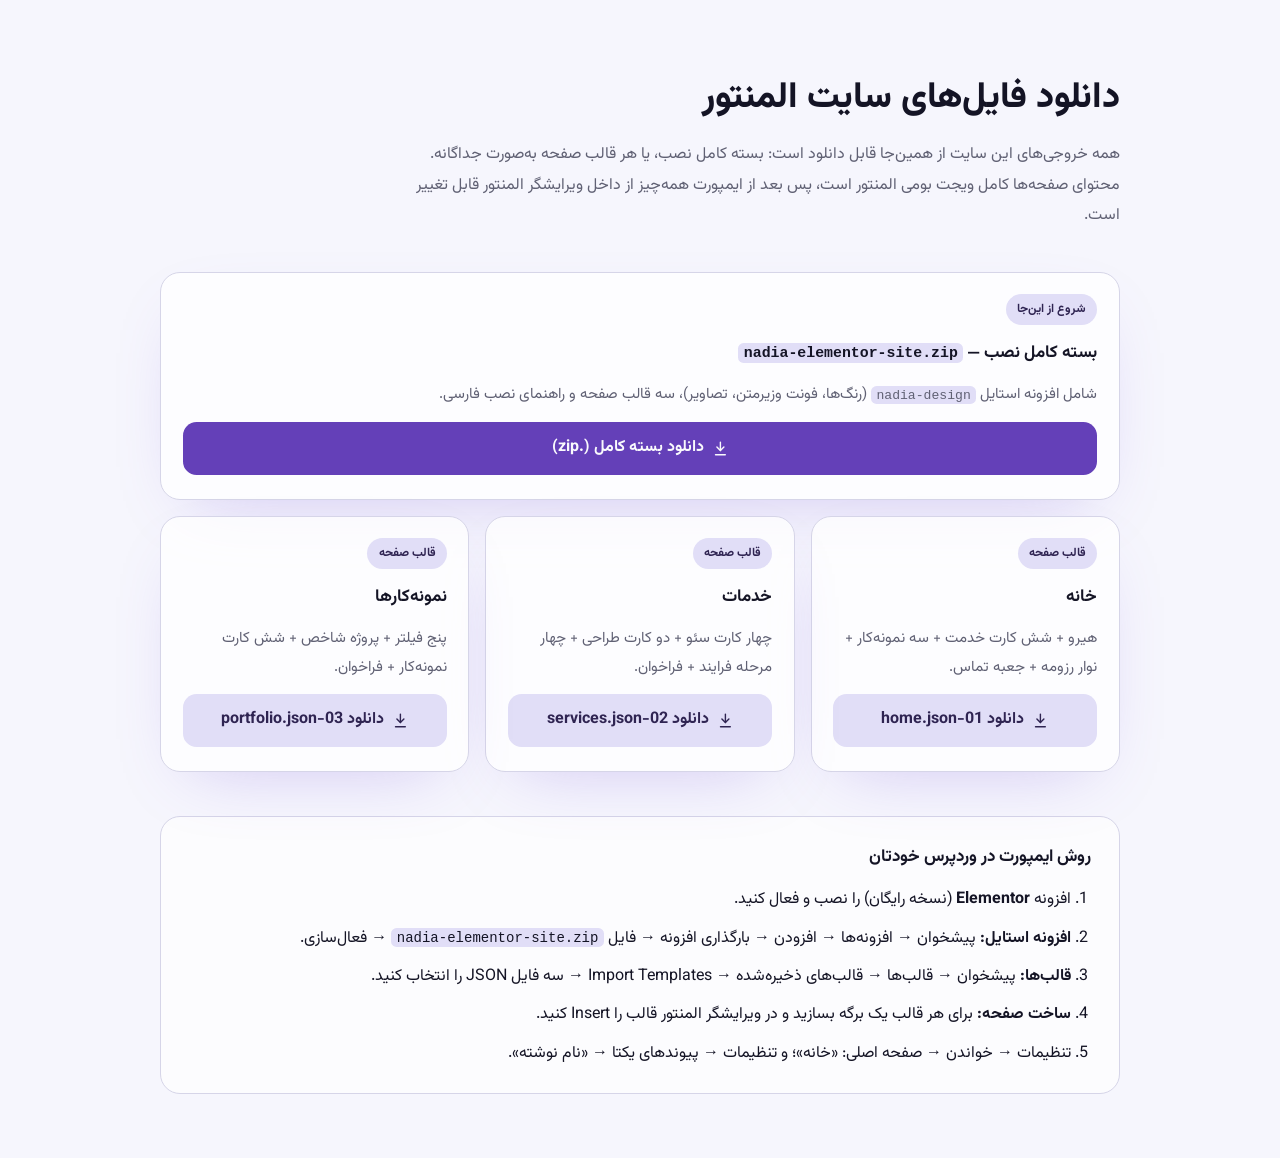
==== wordpress/downloads/index.html @ 832b6e88 "افزودن صفحه دانلود قالب‌ها و اصلاح سرویس وردپرس Co-authored-by: base44-builder[bot] <245833847+base4" ====
<!doctype html>
<html lang="fa" dir="rtl">
<head>
<meta charset="utf-8">
<meta name="viewport" content="width=device-width, initial-scale=1">
<title>دانلود فایل‌های سایت المنتور — نادیا قریشی</title>
<link rel="preconnect" href="https://fonts.googleapis.com">
<link rel="preconnect" href="https://fonts.gstatic.com" crossorigin>
<link href="https://fonts.googleapis.com/css2?family=Vazirmatn:wght@400;500;700;800&display=swap" rel="stylesheet">
<style>
  :root {
    --nd-bg: oklch(0.975 0.01 288);
    --nd-fg: oklch(0.2 0.035 283);
    --nd-primary: oklch(0.48 0.18 292);
    --nd-secondary: oklch(0.91 0.035 292);
    --nd-secondary-fg: oklch(0.3 0.08 292);
    --nd-border: oklch(0.88 0.025 288);
    --nd-muted-fg: oklch(0.5 0.03 282);
    --nd-shadow: 0 24px 70px -34px color-mix(in oklab, oklch(0.58 0.18 292) 38%, transparent);
  }
  * { box-sizing: border-box; }
  body {
    margin: 0;
    padding: clamp(1.25rem, 5vw, 4rem) clamp(1rem, 4vw, 2.5rem);
    background: var(--nd-bg);
    color: var(--nd-fg);
    font-family: "Vazirmatn", "IRANSansX", "Segoe UI", Tahoma, sans-serif;
    line-height: 1.9;
  }
  .wrap { max-width: 60rem; margin: 0 auto; }
  h1 { font-size: clamp(1.5rem, 3.2vw, 2.25rem); font-weight: 800; margin: 0 0 .5rem; }
  .lead { color: var(--nd-muted-fg); margin: 0 0 2.5rem; max-width: 46rem; }
  .grid { display: grid; gap: 1rem; grid-template-columns: repeat(auto-fit, minmax(min(100%, 17rem), 1fr)); }
  .card {
    display: flex; flex-direction: column; gap: .75rem;
    padding: 1.35rem 1.35rem 1.5rem;
    background: oklch(1 0 0 / 78%);
    border: 1px solid var(--nd-border);
    border-radius: 1.25rem;
    box-shadow: var(--nd-shadow);
  }
  .card--main { grid-column: 1 / -1; }
  .tag {
    align-self: flex-start;
    font-size: .75rem; font-weight: 700;
    padding: .25rem .7rem; border-radius: 999px;
    background: var(--nd-secondary); color: var(--nd-secondary-fg);
  }
  .card h2 { font-size: 1.0625rem; font-weight: 700; margin: 0; }
  .card p { margin: 0; color: var(--nd-muted-fg); font-size: .9375rem; }
  .btn {
    margin-top: auto;
    display: inline-flex; align-items: center; justify-content: center; gap: .5rem;
    padding: .7rem 1.1rem; border-radius: .85rem;
    background: var(--nd-primary); color: oklch(0.985 0.004 290);
    font-weight: 700; text-decoration: none;
    transition: opacity .18s ease, transform .18s ease;
  }
  .btn:hover { opacity: .9; }
  .btn:active { transform: translateY(1px); }
  .btn--ghost { background: var(--nd-secondary); color: var(--nd-secondary-fg); }
  .btn svg { width: 1.05rem; height: 1.05rem; flex: none; }
  .steps { margin: 2.75rem 0 0; padding: 1.5rem 1.75rem; border: 1px solid var(--nd-border); border-radius: 1.25rem; background: oklch(1 0 0 / 66%); }
  .steps h2 { margin: 0 0 .75rem; font-size: 1.0625rem; font-weight: 700; }
  .steps ol { margin: 0; padding-inline-start: 1.25rem; }
  .steps li { margin-bottom: .5rem; }
  .steps li:last-child { margin-bottom: 0; }
  code { font-family: ui-monospace, SFMono-Regular, Menlo, monospace; font-size: .875em; background: var(--nd-secondary); padding: .1rem .35rem; border-radius: .35rem; }
</style>
</head>
<body>
<div class="wrap">

  <h1>دانلود فایل‌های سایت المنتور</h1>
  <p class="lead">
    همه خروجی‌های این سایت از همین‌جا قابل دانلود است: بسته کامل نصب، یا هر قالب صفحه به‌صورت جداگانه.
    محتوای صفحه‌ها کامل ویجت بومی المنتور است، پس بعد از ایمپورت همه‌چیز از داخل ویرایشگر المنتور قابل تغییر است.
  </p>

  <div class="grid">

    <div class="card card--main">
      <span class="tag">شروع از این‌جا</span>
      <h2>بسته کامل نصب — <code>nadia-elementor-site.zip</code></h2>
      <p>شامل افزونه استایل <code>nadia-design</code> (رنگ‌ها، فونت وزیرمتن، تصاویر)، سه قالب صفحه و راهنمای نصب فارسی.</p>
      <a class="btn" href="/nadia-package/nadia-elementor-site.zip" download>
        <svg viewBox="0 0 24 24" fill="none" stroke="currentColor" stroke-width="2" stroke-linecap="round" stroke-linejoin="round"><path d="M12 3v12"/><path d="m7 10 5 5 5-5"/><path d="M5 21h14"/></svg>
        دانلود بسته کامل (.zip)
      </a>
    </div>

    <div class="card">
      <span class="tag">قالب صفحه</span>
      <h2>خانه</h2>
      <p>هیرو + شش کارت خدمت + سه نمونه‌کار + نوار رزومه + جعبه تماس.</p>
      <a class="btn btn--ghost" href="/nadia-package/templates/01-home.json" download="01-home.json">
        <svg viewBox="0 0 24 24" fill="none" stroke="currentColor" stroke-width="2" stroke-linecap="round" stroke-linejoin="round"><path d="M12 3v12"/><path d="m7 10 5 5 5-5"/><path d="M5 21h14"/></svg>
        دانلود 01-home.json
      </a>
    </div>

    <div class="card">
      <span class="tag">قالب صفحه</span>
      <h2>خدمات</h2>
      <p>چهار کارت سئو + دو کارت طراحی + چهار مرحله فرایند + فراخوان.</p>
      <a class="btn btn--ghost" href="/nadia-package/templates/02-services.json" download="02-services.json">
        <svg viewBox="0 0 24 24" fill="none" stroke="currentColor" stroke-width="2" stroke-linecap="round" stroke-linejoin="round"><path d="M12 3v12"/><path d="m7 10 5 5 5-5"/><path d="M5 21h14"/></svg>
        دانلود 02-services.json
      </a>
    </div>

    <div class="card">
      <span class="tag">قالب صفحه</span>
      <h2>نمونه‌کارها</h2>
      <p>پنج فیلتر + پروژه شاخص + شش کارت نمونه‌کار + فراخوان.</p>
      <a class="btn btn--ghost" href="/nadia-package/templates/03-portfolio.json" download="03-portfolio.json">
        <svg viewBox="0 0 24 24" fill="none" stroke="currentColor" stroke-width="2" stroke-linecap="round" stroke-linejoin="round"><path d="M12 3v12"/><path d="m7 10 5 5 5-5"/><path d="M5 21h14"/></svg>
        دانلود 03-portfolio.json
      </a>
    </div>

  </div>

  <div class="steps">
    <h2>روش ایمپورت در وردپرس خودتان</h2>
    <ol>
      <li>افزونه <strong>Elementor</strong> (نسخه رایگان) را نصب و فعال کنید.</li>
      <li><strong>افزونه استایل:</strong> پیشخوان → افزونه‌ها → افزودن → بارگذاری افزونه → فایل <code>nadia-elementor-site.zip</code> → فعال‌سازی.</li>
      <li><strong>قالب‌ها:</strong> پیشخوان → قالب‌ها → قالب‌های ذخیره‌شده → Import Templates → سه فایل JSON را انتخاب کنید.</li>
      <li><strong>ساخت صفحه:</strong> برای هر قالب یک برگه بسازید و در ویرایشگر المنتور قالب را Insert کنید.</li>
      <li>تنظیمات → خواندن → صفحه اصلی: «خانه»؛ و تنظیمات → پیوندهای یکتا → «نام نوشته».</li>
    </ol>
  </div>

</div>
</body>
</html>
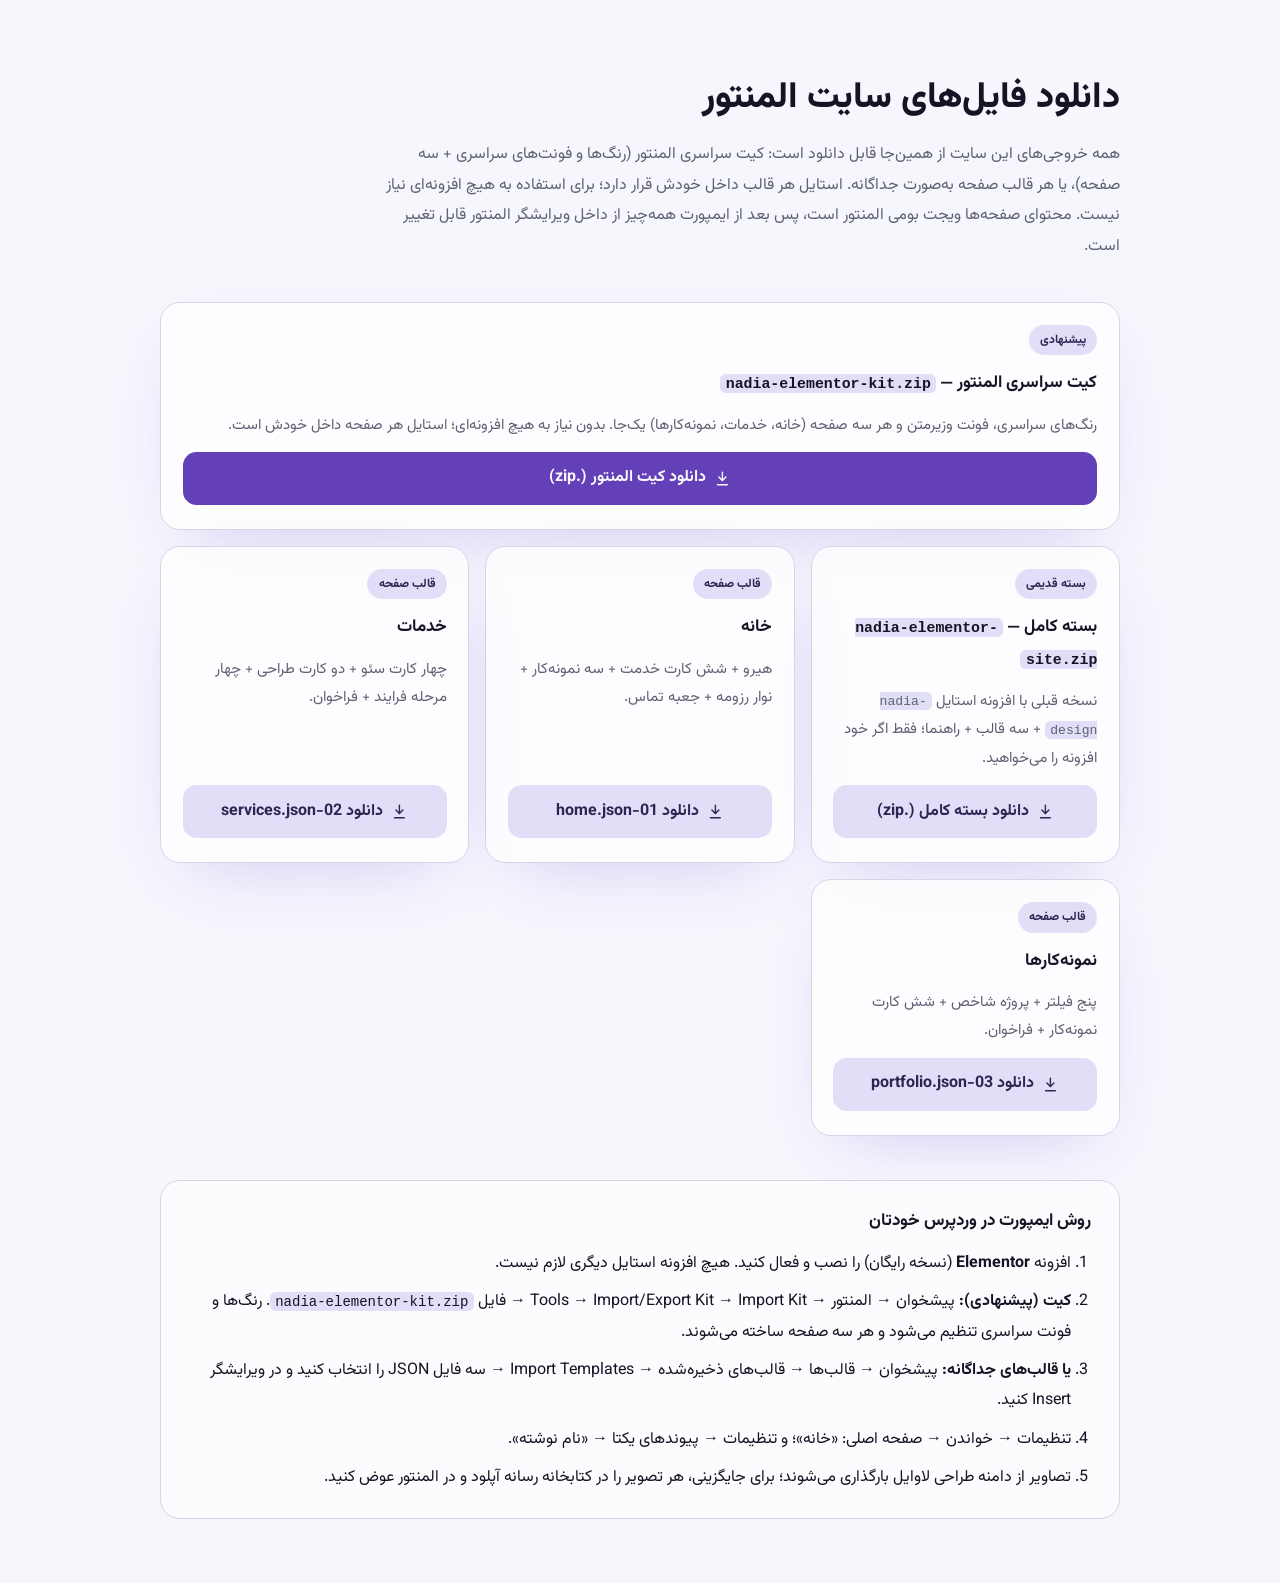
==== commit 92fd6c4b: "افزودن کیت المنتور و رفع باگ حلقه ریاستارت در اسکریپت نصب Co-authored-by: base44-builder[bot] <24583" ====
--- a/wordpress/downloads/index.html
+++ b/wordpress/downloads/index.html
@@ -73,17 +73,28 @@
 
   <h1>دانلود فایل‌های سایت المنتور</h1>
   <p class="lead">
-    همه خروجی‌های این سایت از همین‌جا قابل دانلود است: بسته کامل نصب، یا هر قالب صفحه به‌صورت جداگانه.
-    محتوای صفحه‌ها کامل ویجت بومی المنتور است، پس بعد از ایمپورت همه‌چیز از داخل ویرایشگر المنتور قابل تغییر است.
+    همه خروجی‌های این سایت از همین‌جا قابل دانلود است: کیت سراسری المنتور (رنگ‌ها و فونت‌های سراسری + سه صفحه)،
+    یا هر قالب صفحه به‌صورت جداگانه. استایل هر قالب داخل خودش قرار دارد؛ برای استفاده به هیچ افزونه‌ای نیاز نیست.
+    محتوای صفحه‌ها ویجت بومی المنتور است، پس بعد از ایمپورت همه‌چیز از داخل ویرایشگر المنتور قابل تغییر است.
   </p>
 
   <div class="grid">
 
     <div class="card card--main">
-      <span class="tag">شروع از این‌جا</span>
-      <h2>بسته کامل نصب — <code>nadia-elementor-site.zip</code></h2>
-      <p>شامل افزونه استایل <code>nadia-design</code> (رنگ‌ها، فونت وزیرمتن، تصاویر)، سه قالب صفحه و راهنمای نصب فارسی.</p>
-      <a class="btn" href="/nadia-package/nadia-elementor-site.zip" download>
+      <span class="tag">پیشنهادی</span>
+      <h2>کیت سراسری المنتور — <code>nadia-elementor-kit.zip</code></h2>
+      <p>رنگ‌های سراسری، فونت وزیرمتن و هر سه صفحه (خانه، خدمات، نمونه‌کارها) یک‌جا. بدون نیاز به هیچ افزونه‌ای؛ استایل هر صفحه داخل خودش است.</p>
+      <a class="btn" href="/nadia-package/nadia-elementor-kit.zip" download>
+        <svg viewBox="0 0 24 24" fill="none" stroke="currentColor" stroke-width="2" stroke-linecap="round" stroke-linejoin="round"><path d="M12 3v12"/><path d="m7 10 5 5 5-5"/><path d="M5 21h14"/></svg>
+        دانلود کیت المنتور (.zip)
+      </a>
+    </div>
+
+    <div class="card">
+      <span class="tag">بسته قدیمی</span>
+      <h2>بسته کامل — <code>nadia-elementor-site.zip</code></h2>
+      <p>نسخه قبلی با افزونه استایل <code>nadia-design</code> + سه قالب + راهنما؛ فقط اگر خود افزونه را می‌خواهید.</p>
+      <a class="btn btn--ghost" href="/nadia-package/nadia-elementor-site.zip" download>
         <svg viewBox="0 0 24 24" fill="none" stroke="currentColor" stroke-width="2" stroke-linecap="round" stroke-linejoin="round"><path d="M12 3v12"/><path d="m7 10 5 5 5-5"/><path d="M5 21h14"/></svg>
         دانلود بسته کامل (.zip)
       </a>
@@ -124,11 +135,11 @@
   <div class="steps">
     <h2>روش ایمپورت در وردپرس خودتان</h2>
     <ol>
-      <li>افزونه <strong>Elementor</strong> (نسخه رایگان) را نصب و فعال کنید.</li>
-      <li><strong>افزونه استایل:</strong> پیشخوان → افزونه‌ها → افزودن → بارگذاری افزونه → فایل <code>nadia-elementor-site.zip</code> → فعال‌سازی.</li>
-      <li><strong>قالب‌ها:</strong> پیشخوان → قالب‌ها → قالب‌های ذخیره‌شده → Import Templates → سه فایل JSON را انتخاب کنید.</li>
-      <li><strong>ساخت صفحه:</strong> برای هر قالب یک برگه بسازید و در ویرایشگر المنتور قالب را Insert کنید.</li>
+      <li>افزونه <strong>Elementor</strong> (نسخه رایگان) را نصب و فعال کنید. هیچ افزونه استایل دیگری لازم نیست.</li>
+      <li><strong>کیت (پیشنهادی):</strong> پیشخوان → المنتور → Tools → Import/Export Kit → Import Kit → فایل <code>nadia-elementor-kit.zip</code>. رنگ‌ها و فونت سراسری تنظیم می‌شود و هر سه صفحه ساخته می‌شوند.</li>
+      <li><strong>یا قالب‌های جداگانه:</strong> پیشخوان → قالب‌ها → قالب‌های ذخیره‌شده → Import Templates → سه فایل JSON را انتخاب کنید و در ویرایشگر Insert کنید.</li>
       <li>تنظیمات → خواندن → صفحه اصلی: «خانه»؛ و تنظیمات → پیوندهای یکتا → «نام نوشته».</li>
+      <li>تصاویر از دامنه طراحی لاوایل بارگذاری می‌شوند؛ برای جایگزینی، هر تصویر را در کتابخانه رسانه آپلود و در المنتور عوض کنید.</li>
     </ol>
   </div>
 
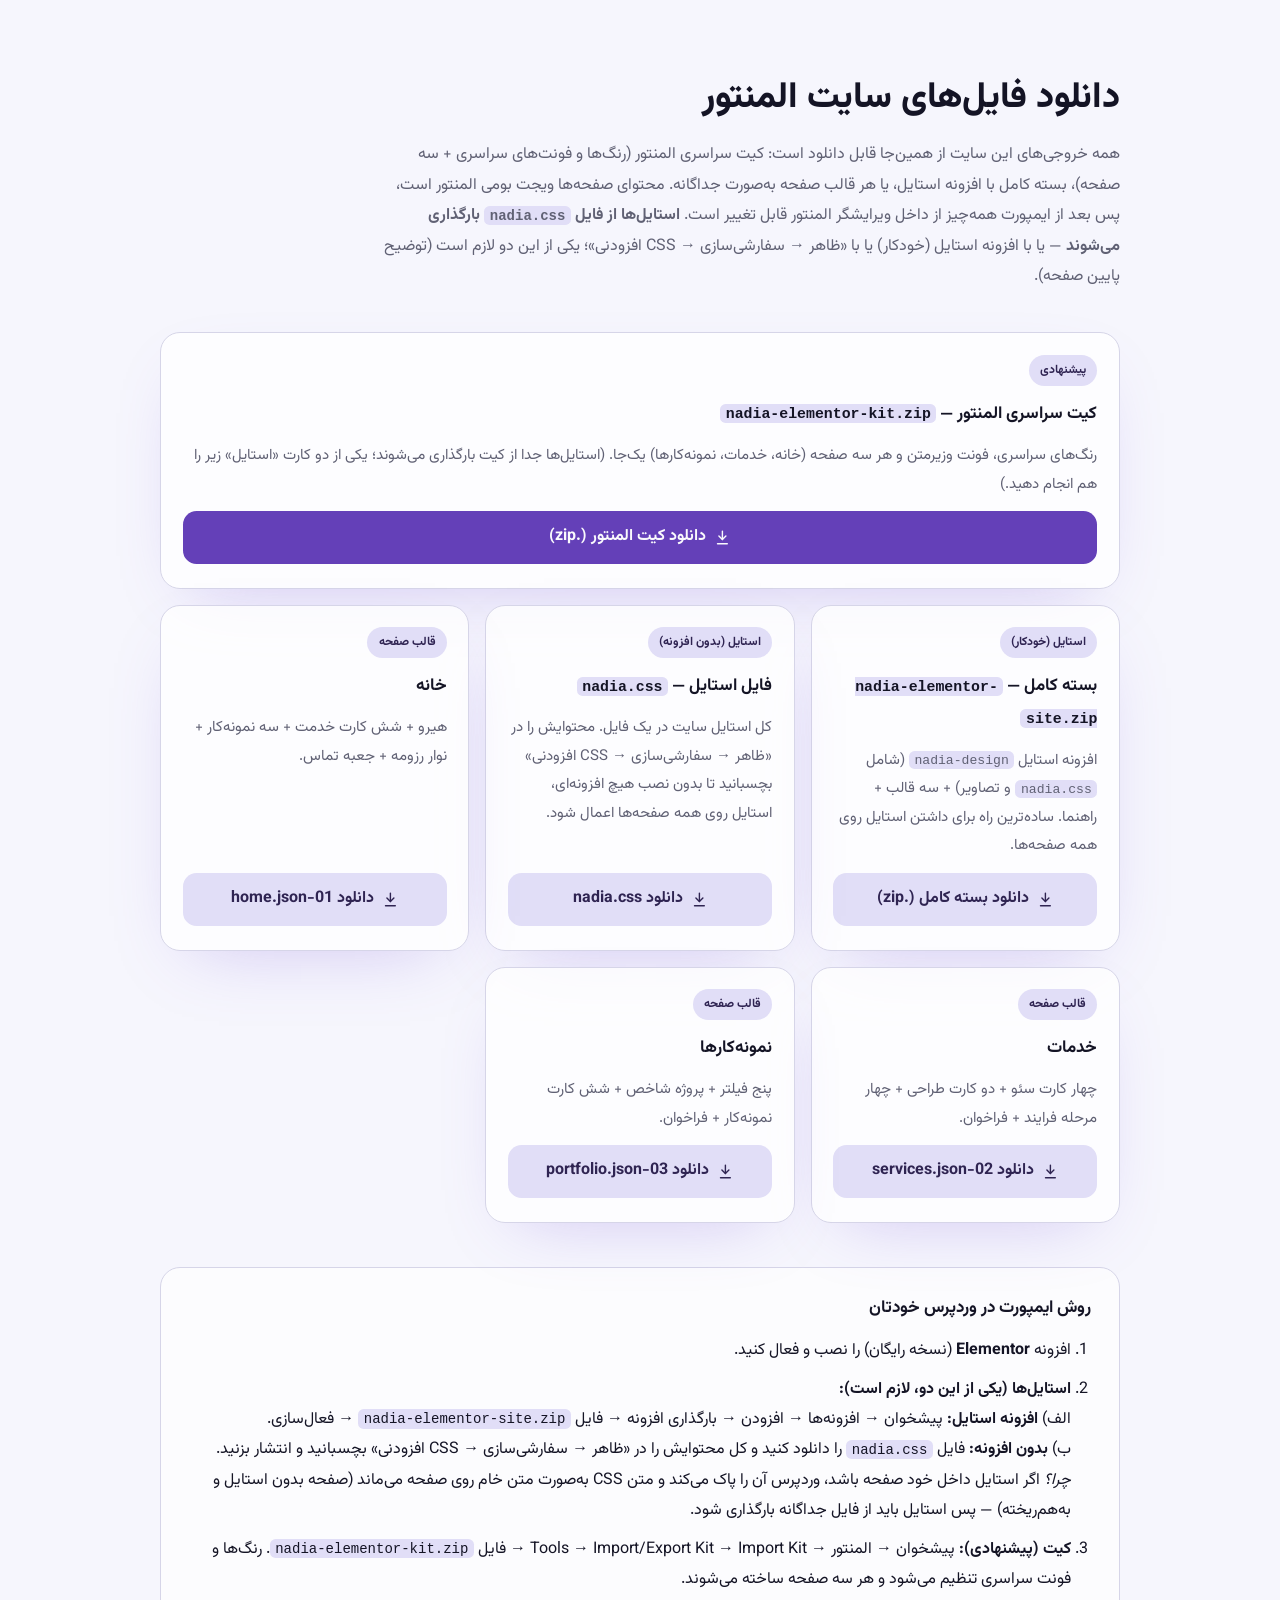
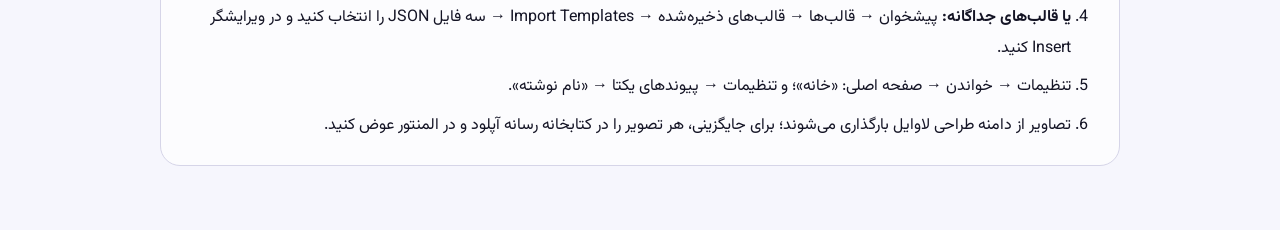
==== commit 6d9fdf2a: "رفع مشکل حذف استایل‌های المنتور و بازسازی قالب‌ها Co-authored-by: base44-builder[bot] <245833847+bas" ====
--- a/wordpress/downloads/index.html
+++ b/wordpress/downloads/index.html
@@ -74,8 +74,10 @@
   <h1>دانلود فایل‌های سایت المنتور</h1>
   <p class="lead">
     همه خروجی‌های این سایت از همین‌جا قابل دانلود است: کیت سراسری المنتور (رنگ‌ها و فونت‌های سراسری + سه صفحه)،
-    یا هر قالب صفحه به‌صورت جداگانه. استایل هر قالب داخل خودش قرار دارد؛ برای استفاده به هیچ افزونه‌ای نیاز نیست.
+    بسته کامل با افزونه استایل، یا هر قالب صفحه به‌صورت جداگانه.
     محتوای صفحه‌ها ویجت بومی المنتور است، پس بعد از ایمپورت همه‌چیز از داخل ویرایشگر المنتور قابل تغییر است.
+    <strong>استایل‌ها از فایل <code>nadia.css</code> بارگذاری می‌شوند</strong> — یا با افزونه استایل (خودکار) یا با
+    «ظاهر → سفارشی‌سازی → CSS افزودنی»؛ یکی از این دو لازم است (توضیح پایین صفحه).
   </p>
 
   <div class="grid">
@@ -83,7 +85,7 @@
     <div class="card card--main">
       <span class="tag">پیشنهادی</span>
       <h2>کیت سراسری المنتور — <code>nadia-elementor-kit.zip</code></h2>
-      <p>رنگ‌های سراسری، فونت وزیرمتن و هر سه صفحه (خانه، خدمات، نمونه‌کارها) یک‌جا. بدون نیاز به هیچ افزونه‌ای؛ استایل هر صفحه داخل خودش است.</p>
+      <p>رنگ‌های سراسری، فونت وزیرمتن و هر سه صفحه (خانه، خدمات، نمونه‌کارها) یک‌جا. (استایل‌ها جدا از کیت بارگذاری می‌شوند؛ یکی از دو کارت «استایل» زیر را هم انجام دهید.)</p>
       <a class="btn" href="/nadia-package/nadia-elementor-kit.zip" download>
         <svg viewBox="0 0 24 24" fill="none" stroke="currentColor" stroke-width="2" stroke-linecap="round" stroke-linejoin="round"><path d="M12 3v12"/><path d="m7 10 5 5 5-5"/><path d="M5 21h14"/></svg>
         دانلود کیت المنتور (.zip)
@@ -91,12 +93,22 @@
     </div>
 
     <div class="card">
-      <span class="tag">بسته قدیمی</span>
+      <span class="tag">استایل (خودکار)</span>
       <h2>بسته کامل — <code>nadia-elementor-site.zip</code></h2>
-      <p>نسخه قبلی با افزونه استایل <code>nadia-design</code> + سه قالب + راهنما؛ فقط اگر خود افزونه را می‌خواهید.</p>
+      <p>افزونه استایل <code>nadia-design</code> (شامل <code>nadia.css</code> و تصاویر) + سه قالب + راهنما. ساده‌ترین راه برای داشتن استایل روی همه صفحه‌ها.</p>
       <a class="btn btn--ghost" href="/nadia-package/nadia-elementor-site.zip" download>
         <svg viewBox="0 0 24 24" fill="none" stroke="currentColor" stroke-width="2" stroke-linecap="round" stroke-linejoin="round"><path d="M12 3v12"/><path d="m7 10 5 5 5-5"/><path d="M5 21h14"/></svg>
         دانلود بسته کامل (.zip)
+      </a>
+    </div>
+
+    <div class="card">
+      <span class="tag">استایل (بدون افزونه)</span>
+      <h2>فایل استایل — <code>nadia.css</code></h2>
+      <p>کل استایل سایت در یک فایل. محتوایش را در «ظاهر → سفارشی‌سازی → CSS افزودنی» بچسبانید تا بدون نصب هیچ افزونه‌ای، استایل روی همه صفحه‌ها اعمال شود.</p>
+      <a class="btn btn--ghost" href="/nadia-package/nadia.css" download="nadia.css">
+        <svg viewBox="0 0 24 24" fill="none" stroke="currentColor" stroke-width="2" stroke-linecap="round" stroke-linejoin="round"><path d="M12 3v12"/><path d="m7 10 5 5 5-5"/><path d="M5 21h14"/></svg>
+        دانلود nadia.css
       </a>
     </div>
 
@@ -135,7 +147,12 @@
   <div class="steps">
     <h2>روش ایمپورت در وردپرس خودتان</h2>
     <ol>
-      <li>افزونه <strong>Elementor</strong> (نسخه رایگان) را نصب و فعال کنید. هیچ افزونه استایل دیگری لازم نیست.</li>
+      <li>افزونه <strong>Elementor</strong> (نسخه رایگان) را نصب و فعال کنید.</li>
+      <li><strong>استایل‌ها (یکی از این دو، لازم است):</strong>
+        <br>الف) <strong>افزونه استایل:</strong> پیشخوان → افزونه‌ها → افزودن → بارگذاری افزونه → فایل <code>nadia-elementor-site.zip</code> → فعال‌سازی.
+        <br>ب) <strong>بدون افزونه:</strong> فایل <code>nadia.css</code> را دانلود کنید و کل محتوایش را در
+        «ظاهر → سفارشی‌سازی → CSS افزودنی» بچسبانید و انتشار بزنید.
+        <br><em>چرا؟</em> اگر استایل داخل خود صفحه باشد، وردپرس آن را پاک می‌کند و متن CSS به‌صورت متن خام روی صفحه می‌ماند (صفحه بدون استایل و به‌هم‌ریخته) — پس استایل باید از فایل جداگانه بارگذاری شود.</li>
       <li><strong>کیت (پیشنهادی):</strong> پیشخوان → المنتور → Tools → Import/Export Kit → Import Kit → فایل <code>nadia-elementor-kit.zip</code>. رنگ‌ها و فونت سراسری تنظیم می‌شود و هر سه صفحه ساخته می‌شوند.</li>
       <li><strong>یا قالب‌های جداگانه:</strong> پیشخوان → قالب‌ها → قالب‌های ذخیره‌شده → Import Templates → سه فایل JSON را انتخاب کنید و در ویرایشگر Insert کنید.</li>
       <li>تنظیمات → خواندن → صفحه اصلی: «خانه»؛ و تنظیمات → پیوندهای یکتا → «نام نوشته».</li>
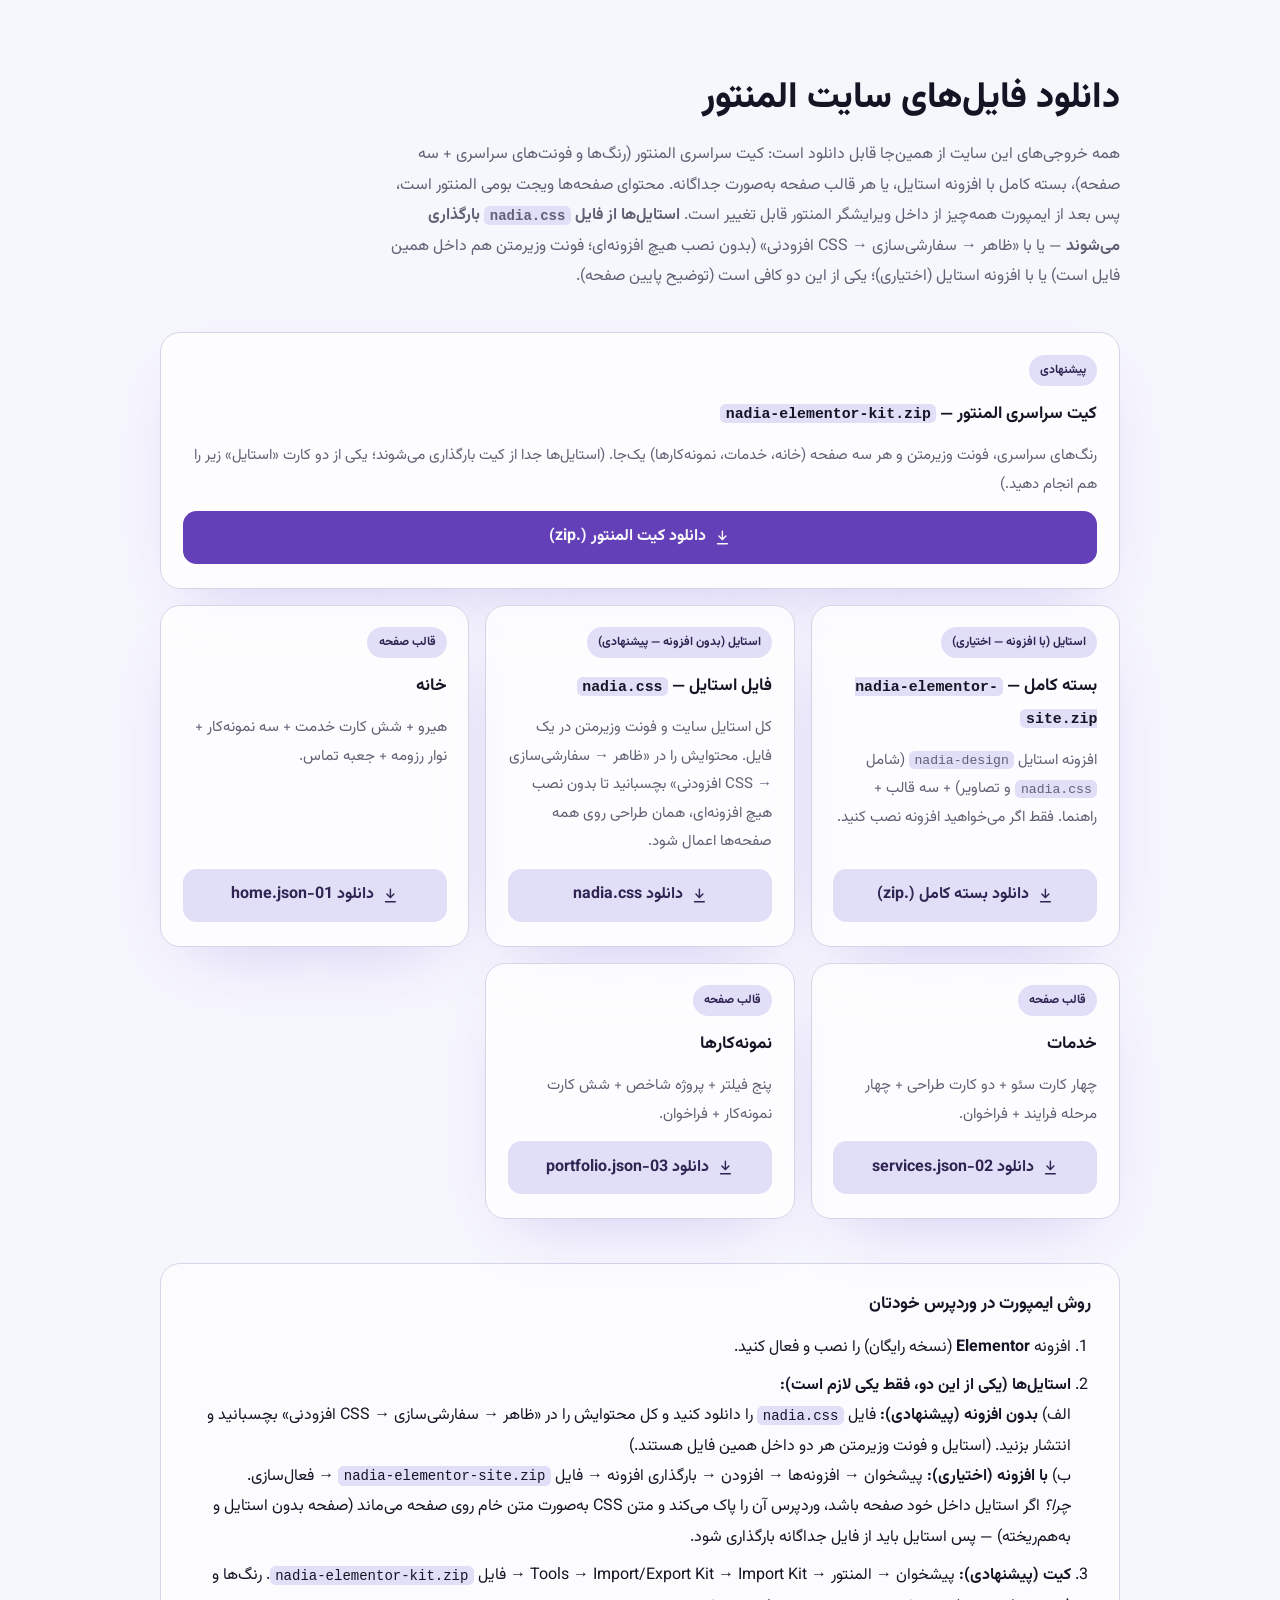
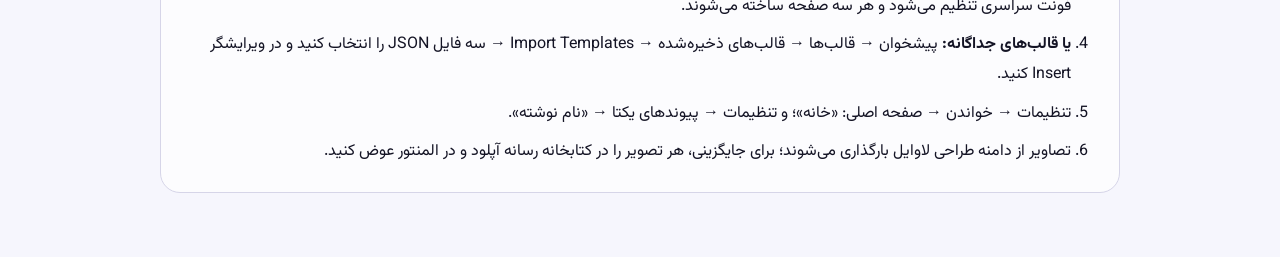
==== commit 2f777988: "مستقل‌سازی استایل‌ها و حذف وابستگی به افزونه برای فونت وزیرمتن Co-authored-by: base44-builder[bot] <" ====
--- a/wordpress/downloads/index.html
+++ b/wordpress/downloads/index.html
@@ -76,8 +76,9 @@
     همه خروجی‌های این سایت از همین‌جا قابل دانلود است: کیت سراسری المنتور (رنگ‌ها و فونت‌های سراسری + سه صفحه)،
     بسته کامل با افزونه استایل، یا هر قالب صفحه به‌صورت جداگانه.
     محتوای صفحه‌ها ویجت بومی المنتور است، پس بعد از ایمپورت همه‌چیز از داخل ویرایشگر المنتور قابل تغییر است.
-    <strong>استایل‌ها از فایل <code>nadia.css</code> بارگذاری می‌شوند</strong> — یا با افزونه استایل (خودکار) یا با
-    «ظاهر → سفارشی‌سازی → CSS افزودنی»؛ یکی از این دو لازم است (توضیح پایین صفحه).
+    <strong>استایل‌ها از فایل <code>nadia.css</code> بارگذاری می‌شوند</strong> — یا با
+    «ظاهر → سفارشی‌سازی → CSS افزودنی» (بدون نصب هیچ افزونه‌ای؛ فونت وزیرمتن هم داخل همین فایل است)
+    یا با افزونه استایل (اختیاری)؛ یکی از این دو کافی است (توضیح پایین صفحه).
   </p>
 
   <div class="grid">
@@ -93,9 +94,9 @@
     </div>
 
     <div class="card">
-      <span class="tag">استایل (خودکار)</span>
+      <span class="tag">استایل (با افزونه — اختیاری)</span>
       <h2>بسته کامل — <code>nadia-elementor-site.zip</code></h2>
-      <p>افزونه استایل <code>nadia-design</code> (شامل <code>nadia.css</code> و تصاویر) + سه قالب + راهنما. ساده‌ترین راه برای داشتن استایل روی همه صفحه‌ها.</p>
+      <p>افزونه استایل <code>nadia-design</code> (شامل <code>nadia.css</code> و تصاویر) + سه قالب + راهنما. فقط اگر می‌خواهید افزونه نصب کنید.</p>
       <a class="btn btn--ghost" href="/nadia-package/nadia-elementor-site.zip" download>
         <svg viewBox="0 0 24 24" fill="none" stroke="currentColor" stroke-width="2" stroke-linecap="round" stroke-linejoin="round"><path d="M12 3v12"/><path d="m7 10 5 5 5-5"/><path d="M5 21h14"/></svg>
         دانلود بسته کامل (.zip)
@@ -103,9 +104,9 @@
     </div>
 
     <div class="card">
-      <span class="tag">استایل (بدون افزونه)</span>
+      <span class="tag">استایل (بدون افزونه — پیشنهادی)</span>
       <h2>فایل استایل — <code>nadia.css</code></h2>
-      <p>کل استایل سایت در یک فایل. محتوایش را در «ظاهر → سفارشی‌سازی → CSS افزودنی» بچسبانید تا بدون نصب هیچ افزونه‌ای، استایل روی همه صفحه‌ها اعمال شود.</p>
+      <p>کل استایل سایت و فونت وزیرمتن در یک فایل. محتوایش را در «ظاهر → سفارشی‌سازی → CSS افزودنی» بچسبانید تا بدون نصب هیچ افزونه‌ای، همان طراحی روی همه صفحه‌ها اعمال شود.</p>
       <a class="btn btn--ghost" href="/nadia-package/nadia.css" download="nadia.css">
         <svg viewBox="0 0 24 24" fill="none" stroke="currentColor" stroke-width="2" stroke-linecap="round" stroke-linejoin="round"><path d="M12 3v12"/><path d="m7 10 5 5 5-5"/><path d="M5 21h14"/></svg>
         دانلود nadia.css
@@ -148,10 +149,10 @@
     <h2>روش ایمپورت در وردپرس خودتان</h2>
     <ol>
       <li>افزونه <strong>Elementor</strong> (نسخه رایگان) را نصب و فعال کنید.</li>
-      <li><strong>استایل‌ها (یکی از این دو، لازم است):</strong>
-        <br>الف) <strong>افزونه استایل:</strong> پیشخوان → افزونه‌ها → افزودن → بارگذاری افزونه → فایل <code>nadia-elementor-site.zip</code> → فعال‌سازی.
-        <br>ب) <strong>بدون افزونه:</strong> فایل <code>nadia.css</code> را دانلود کنید و کل محتوایش را در
-        «ظاهر → سفارشی‌سازی → CSS افزودنی» بچسبانید و انتشار بزنید.
+      <li><strong>استایل‌ها (یکی از این دو، فقط یکی لازم است):</strong>
+        <br>الف) <strong>بدون افزونه (پیشنهادی):</strong> فایل <code>nadia.css</code> را دانلود کنید و کل محتوایش را در
+        «ظاهر → سفارشی‌سازی → CSS افزودنی» بچسبانید و انتشار بزنید. (استایل و فونت وزیرمتن هر دو داخل همین فایل هستند.)
+        <br>ب) <strong>با افزونه (اختیاری):</strong> پیشخوان → افزونه‌ها → افزودن → بارگذاری افزونه → فایل <code>nadia-elementor-site.zip</code> → فعال‌سازی.
         <br><em>چرا؟</em> اگر استایل داخل خود صفحه باشد، وردپرس آن را پاک می‌کند و متن CSS به‌صورت متن خام روی صفحه می‌ماند (صفحه بدون استایل و به‌هم‌ریخته) — پس استایل باید از فایل جداگانه بارگذاری شود.</li>
       <li><strong>کیت (پیشنهادی):</strong> پیشخوان → المنتور → Tools → Import/Export Kit → Import Kit → فایل <code>nadia-elementor-kit.zip</code>. رنگ‌ها و فونت سراسری تنظیم می‌شود و هر سه صفحه ساخته می‌شوند.</li>
       <li><strong>یا قالب‌های جداگانه:</strong> پیشخوان → قالب‌ها → قالب‌های ذخیره‌شده → Import Templates → سه فایل JSON را انتخاب کنید و در ویرایشگر Insert کنید.</li>
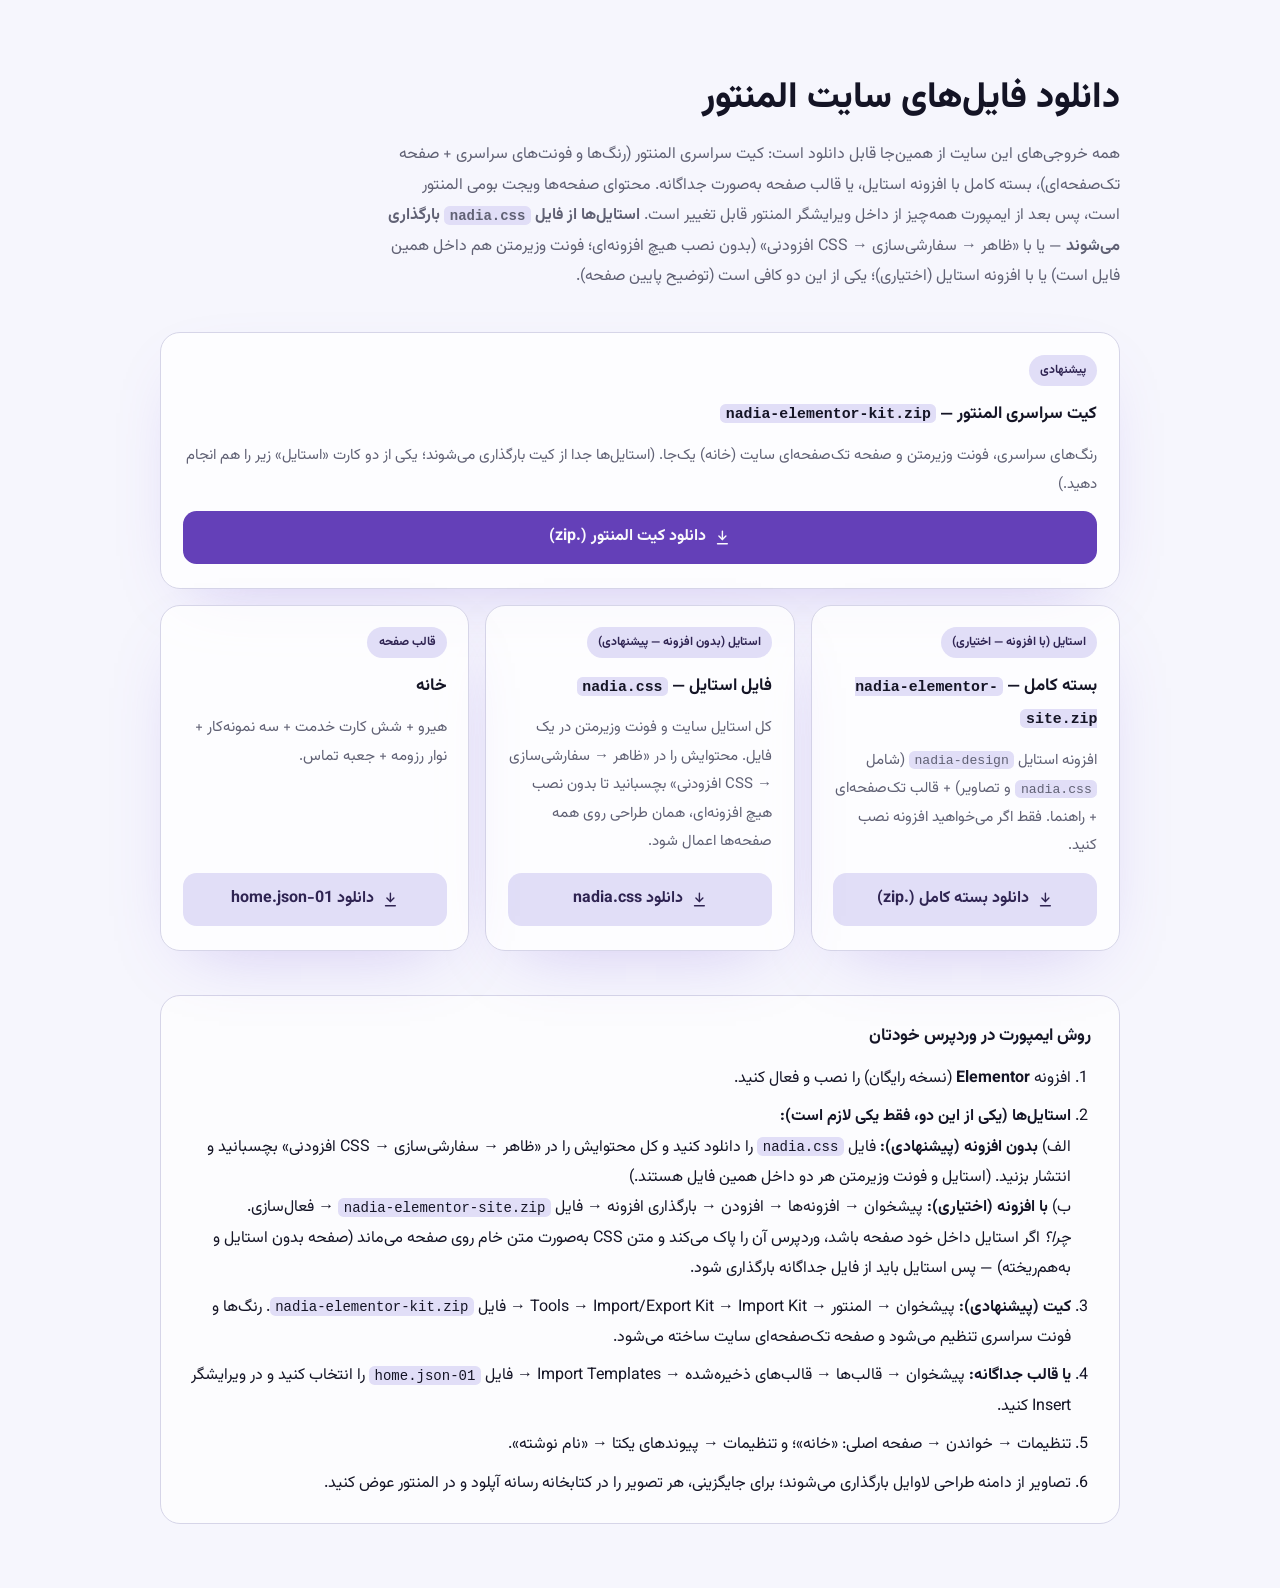
==== commit aecc5ca6: "تبدیل سایت به حالت تک‌صفحه‌ای و اصلاح چیدمان هدر Co-authored-by: base44-builder[bot] <245833847+base" ====
--- a/wordpress/downloads/index.html
+++ b/wordpress/downloads/index.html
@@ -73,8 +73,8 @@
 
   <h1>دانلود فایل‌های سایت المنتور</h1>
   <p class="lead">
-    همه خروجی‌های این سایت از همین‌جا قابل دانلود است: کیت سراسری المنتور (رنگ‌ها و فونت‌های سراسری + سه صفحه)،
-    بسته کامل با افزونه استایل، یا هر قالب صفحه به‌صورت جداگانه.
+    همه خروجی‌های این سایت از همین‌جا قابل دانلود است: کیت سراسری المنتور (رنگ‌ها و فونت‌های سراسری + صفحه تک‌صفحه‌ای)،
+    بسته کامل با افزونه استایل، یا قالب صفحه به‌صورت جداگانه.
     محتوای صفحه‌ها ویجت بومی المنتور است، پس بعد از ایمپورت همه‌چیز از داخل ویرایشگر المنتور قابل تغییر است.
     <strong>استایل‌ها از فایل <code>nadia.css</code> بارگذاری می‌شوند</strong> — یا با
     «ظاهر → سفارشی‌سازی → CSS افزودنی» (بدون نصب هیچ افزونه‌ای؛ فونت وزیرمتن هم داخل همین فایل است)
@@ -86,7 +86,7 @@
     <div class="card card--main">
       <span class="tag">پیشنهادی</span>
       <h2>کیت سراسری المنتور — <code>nadia-elementor-kit.zip</code></h2>
-      <p>رنگ‌های سراسری، فونت وزیرمتن و هر سه صفحه (خانه، خدمات، نمونه‌کارها) یک‌جا. (استایل‌ها جدا از کیت بارگذاری می‌شوند؛ یکی از دو کارت «استایل» زیر را هم انجام دهید.)</p>
+      <p>رنگ‌های سراسری، فونت وزیرمتن و صفحه تک‌صفحه‌ای سایت (خانه) یک‌جا. (استایل‌ها جدا از کیت بارگذاری می‌شوند؛ یکی از دو کارت «استایل» زیر را هم انجام دهید.)</p>
       <a class="btn" href="/nadia-package/nadia-elementor-kit.zip" download>
         <svg viewBox="0 0 24 24" fill="none" stroke="currentColor" stroke-width="2" stroke-linecap="round" stroke-linejoin="round"><path d="M12 3v12"/><path d="m7 10 5 5 5-5"/><path d="M5 21h14"/></svg>
         دانلود کیت المنتور (.zip)
@@ -96,7 +96,7 @@
     <div class="card">
       <span class="tag">استایل (با افزونه — اختیاری)</span>
       <h2>بسته کامل — <code>nadia-elementor-site.zip</code></h2>
-      <p>افزونه استایل <code>nadia-design</code> (شامل <code>nadia.css</code> و تصاویر) + سه قالب + راهنما. فقط اگر می‌خواهید افزونه نصب کنید.</p>
+      <p>افزونه استایل <code>nadia-design</code> (شامل <code>nadia.css</code> و تصاویر) + قالب تک‌صفحه‌ای + راهنما. فقط اگر می‌خواهید افزونه نصب کنید.</p>
       <a class="btn btn--ghost" href="/nadia-package/nadia-elementor-site.zip" download>
         <svg viewBox="0 0 24 24" fill="none" stroke="currentColor" stroke-width="2" stroke-linecap="round" stroke-linejoin="round"><path d="M12 3v12"/><path d="m7 10 5 5 5-5"/><path d="M5 21h14"/></svg>
         دانلود بسته کامل (.zip)
@@ -107,7 +107,7 @@
       <span class="tag">استایل (بدون افزونه — پیشنهادی)</span>
       <h2>فایل استایل — <code>nadia.css</code></h2>
       <p>کل استایل سایت و فونت وزیرمتن در یک فایل. محتوایش را در «ظاهر → سفارشی‌سازی → CSS افزودنی» بچسبانید تا بدون نصب هیچ افزونه‌ای، همان طراحی روی همه صفحه‌ها اعمال شود.</p>
-      <a class="btn btn--ghost" href="/nadia-package/nadia.css" download="nadia.css">
+      <a class="btn btn--ghost" href="/nadia-package/assets/nadia.css" download="nadia.css">
         <svg viewBox="0 0 24 24" fill="none" stroke="currentColor" stroke-width="2" stroke-linecap="round" stroke-linejoin="round"><path d="M12 3v12"/><path d="m7 10 5 5 5-5"/><path d="M5 21h14"/></svg>
         دانلود nadia.css
       </a>
@@ -123,26 +123,6 @@
       </a>
     </div>
 
-    <div class="card">
-      <span class="tag">قالب صفحه</span>
-      <h2>خدمات</h2>
-      <p>چهار کارت سئو + دو کارت طراحی + چهار مرحله فرایند + فراخوان.</p>
-      <a class="btn btn--ghost" href="/nadia-package/templates/02-services.json" download="02-services.json">
-        <svg viewBox="0 0 24 24" fill="none" stroke="currentColor" stroke-width="2" stroke-linecap="round" stroke-linejoin="round"><path d="M12 3v12"/><path d="m7 10 5 5 5-5"/><path d="M5 21h14"/></svg>
-        دانلود 02-services.json
-      </a>
-    </div>
-
-    <div class="card">
-      <span class="tag">قالب صفحه</span>
-      <h2>نمونه‌کارها</h2>
-      <p>پنج فیلتر + پروژه شاخص + شش کارت نمونه‌کار + فراخوان.</p>
-      <a class="btn btn--ghost" href="/nadia-package/templates/03-portfolio.json" download="03-portfolio.json">
-        <svg viewBox="0 0 24 24" fill="none" stroke="currentColor" stroke-width="2" stroke-linecap="round" stroke-linejoin="round"><path d="M12 3v12"/><path d="m7 10 5 5 5-5"/><path d="M5 21h14"/></svg>
-        دانلود 03-portfolio.json
-      </a>
-    </div>
-
   </div>
 
   <div class="steps">
@@ -154,8 +134,8 @@
         «ظاهر → سفارشی‌سازی → CSS افزودنی» بچسبانید و انتشار بزنید. (استایل و فونت وزیرمتن هر دو داخل همین فایل هستند.)
         <br>ب) <strong>با افزونه (اختیاری):</strong> پیشخوان → افزونه‌ها → افزودن → بارگذاری افزونه → فایل <code>nadia-elementor-site.zip</code> → فعال‌سازی.
         <br><em>چرا؟</em> اگر استایل داخل خود صفحه باشد، وردپرس آن را پاک می‌کند و متن CSS به‌صورت متن خام روی صفحه می‌ماند (صفحه بدون استایل و به‌هم‌ریخته) — پس استایل باید از فایل جداگانه بارگذاری شود.</li>
-      <li><strong>کیت (پیشنهادی):</strong> پیشخوان → المنتور → Tools → Import/Export Kit → Import Kit → فایل <code>nadia-elementor-kit.zip</code>. رنگ‌ها و فونت سراسری تنظیم می‌شود و هر سه صفحه ساخته می‌شوند.</li>
-      <li><strong>یا قالب‌های جداگانه:</strong> پیشخوان → قالب‌ها → قالب‌های ذخیره‌شده → Import Templates → سه فایل JSON را انتخاب کنید و در ویرایشگر Insert کنید.</li>
+      <li><strong>کیت (پیشنهادی):</strong> پیشخوان → المنتور → Tools → Import/Export Kit → Import Kit → فایل <code>nadia-elementor-kit.zip</code>. رنگ‌ها و فونت سراسری تنظیم می‌شود و صفحه تک‌صفحه‌ای سایت ساخته می‌شود.</li>
+      <li><strong>یا قالب جداگانه:</strong> پیشخوان → قالب‌ها → قالب‌های ذخیره‌شده → Import Templates → فایل <code>01-home.json</code> را انتخاب کنید و در ویرایشگر Insert کنید.</li>
       <li>تنظیمات → خواندن → صفحه اصلی: «خانه»؛ و تنظیمات → پیوندهای یکتا → «نام نوشته».</li>
       <li>تصاویر از دامنه طراحی لاوایل بارگذاری می‌شوند؛ برای جایگزینی، هر تصویر را در کتابخانه رسانه آپلود و در المنتور عوض کنید.</li>
     </ol>
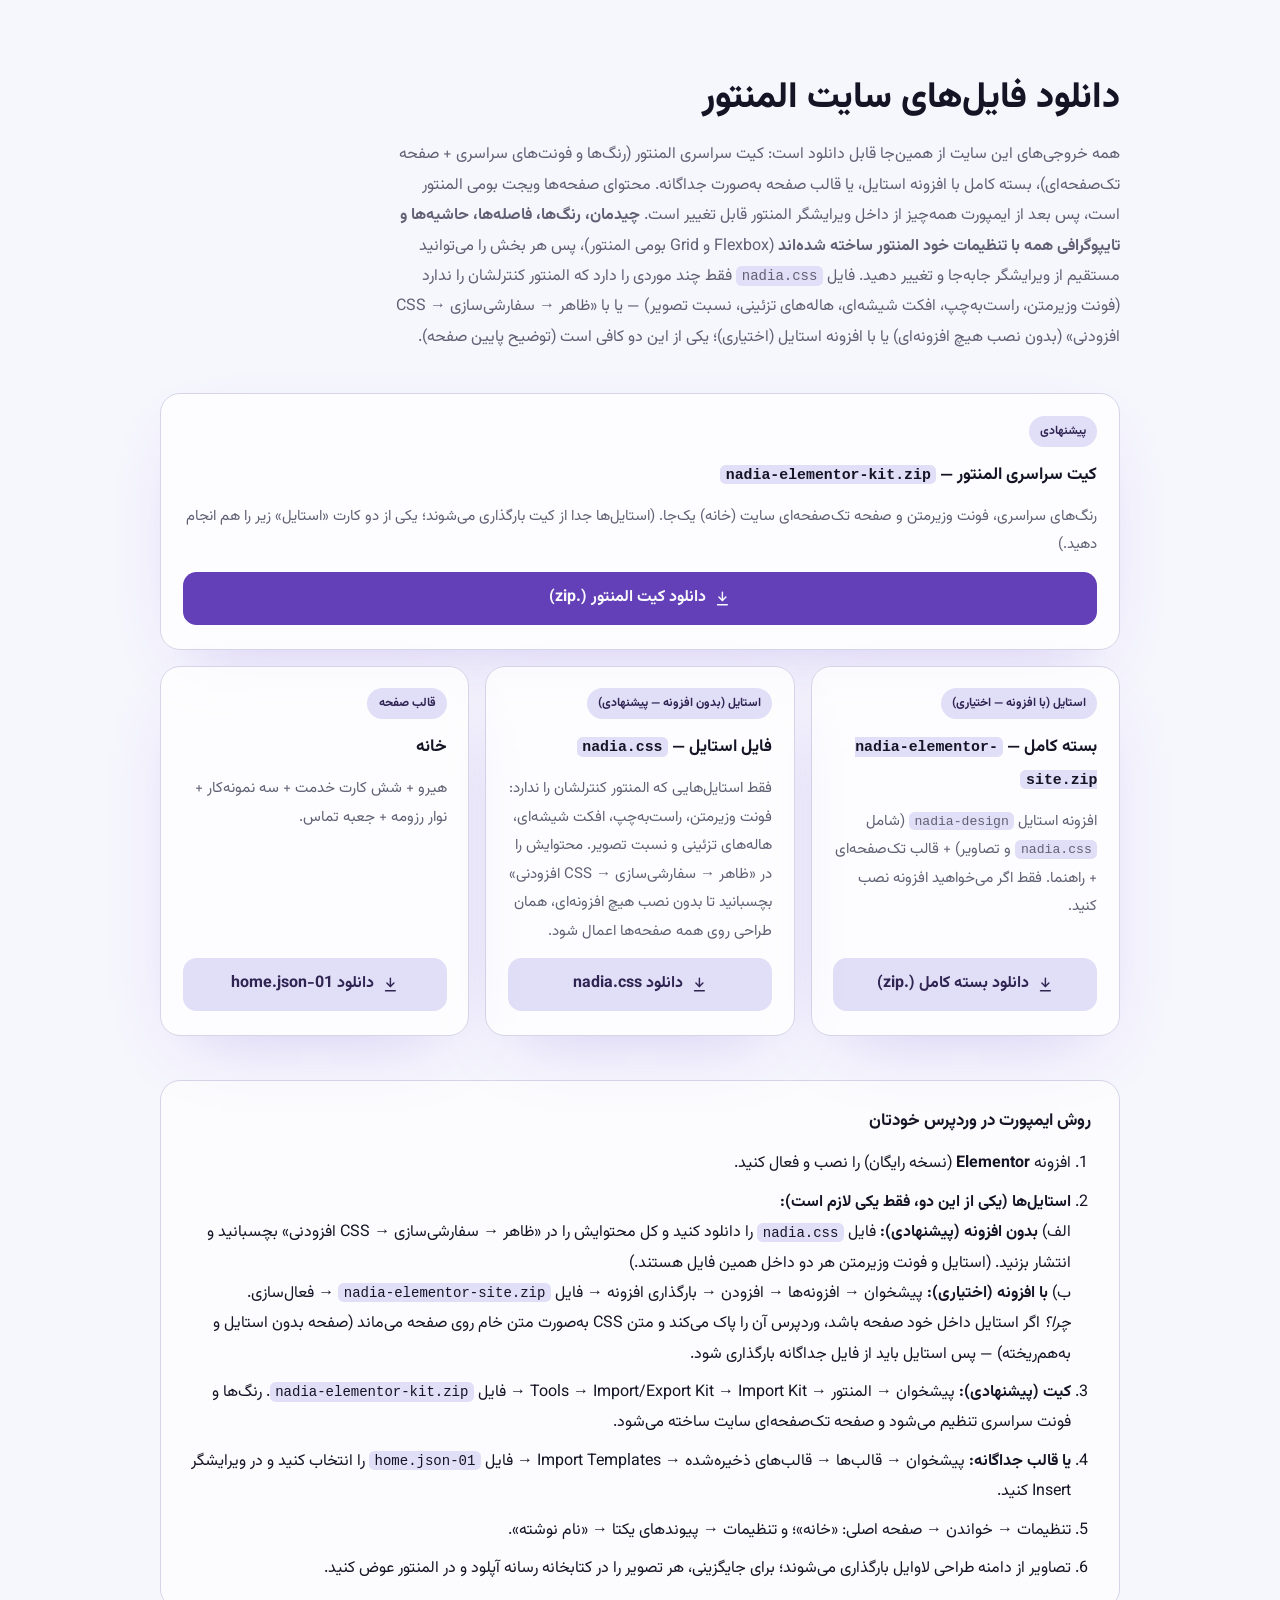
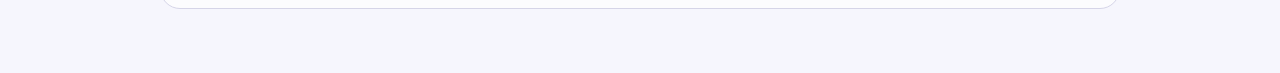
==== commit e41977d5: "مهاجرت چیدمان به سیستم بومی المنتور و حذف کدهای CSS اضافی Co-authored-by: base44-builder[bot] <24583" ====
--- a/wordpress/downloads/index.html
+++ b/wordpress/downloads/index.html
@@ -76,9 +76,12 @@
     همه خروجی‌های این سایت از همین‌جا قابل دانلود است: کیت سراسری المنتور (رنگ‌ها و فونت‌های سراسری + صفحه تک‌صفحه‌ای)،
     بسته کامل با افزونه استایل، یا قالب صفحه به‌صورت جداگانه.
     محتوای صفحه‌ها ویجت بومی المنتور است، پس بعد از ایمپورت همه‌چیز از داخل ویرایشگر المنتور قابل تغییر است.
-    <strong>استایل‌ها از فایل <code>nadia.css</code> بارگذاری می‌شوند</strong> — یا با
-    «ظاهر → سفارشی‌سازی → CSS افزودنی» (بدون نصب هیچ افزونه‌ای؛ فونت وزیرمتن هم داخل همین فایل است)
-    یا با افزونه استایل (اختیاری)؛ یکی از این دو کافی است (توضیح پایین صفحه).
+    <strong>چیدمان، رنگ‌ها، فاصله‌ها، حاشیه‌ها و تایپوگرافی همه با تنظیمات خود المنتور ساخته شده‌اند</strong>
+    (Flexbox و Grid بومی المنتور)، پس هر بخش را می‌توانید مستقیم از ویرایشگر جابه‌جا و تغییر دهید.
+    فایل <code>nadia.css</code> فقط چند موردی را دارد که المنتور کنترلشان را ندارد (فونت وزیرمتن،
+    راست‌به‌چپ، افکت شیشه‌ای، هاله‌های تزئینی، نسبت تصویر) — یا با
+    «ظاهر → سفارشی‌سازی → CSS افزودنی» (بدون نصب هیچ افزونه‌ای) یا با افزونه استایل (اختیاری)؛
+    یکی از این دو کافی است (توضیح پایین صفحه).
   </p>
 
   <div class="grid">
@@ -106,7 +109,7 @@
     <div class="card">
       <span class="tag">استایل (بدون افزونه — پیشنهادی)</span>
       <h2>فایل استایل — <code>nadia.css</code></h2>
-      <p>کل استایل سایت و فونت وزیرمتن در یک فایل. محتوایش را در «ظاهر → سفارشی‌سازی → CSS افزودنی» بچسبانید تا بدون نصب هیچ افزونه‌ای، همان طراحی روی همه صفحه‌ها اعمال شود.</p>
+      <p>فقط استایل‌هایی که المنتور کنترلشان را ندارد: فونت وزیرمتن، راست‌به‌چپ، افکت شیشه‌ای، هاله‌های تزئینی و نسبت تصویر. محتوایش را در «ظاهر → سفارشی‌سازی → CSS افزودنی» بچسبانید تا بدون نصب هیچ افزونه‌ای، همان طراحی روی همه صفحه‌ها اعمال شود.</p>
       <a class="btn btn--ghost" href="/nadia-package/assets/nadia.css" download="nadia.css">
         <svg viewBox="0 0 24 24" fill="none" stroke="currentColor" stroke-width="2" stroke-linecap="round" stroke-linejoin="round"><path d="M12 3v12"/><path d="m7 10 5 5 5-5"/><path d="M5 21h14"/></svg>
         دانلود nadia.css
